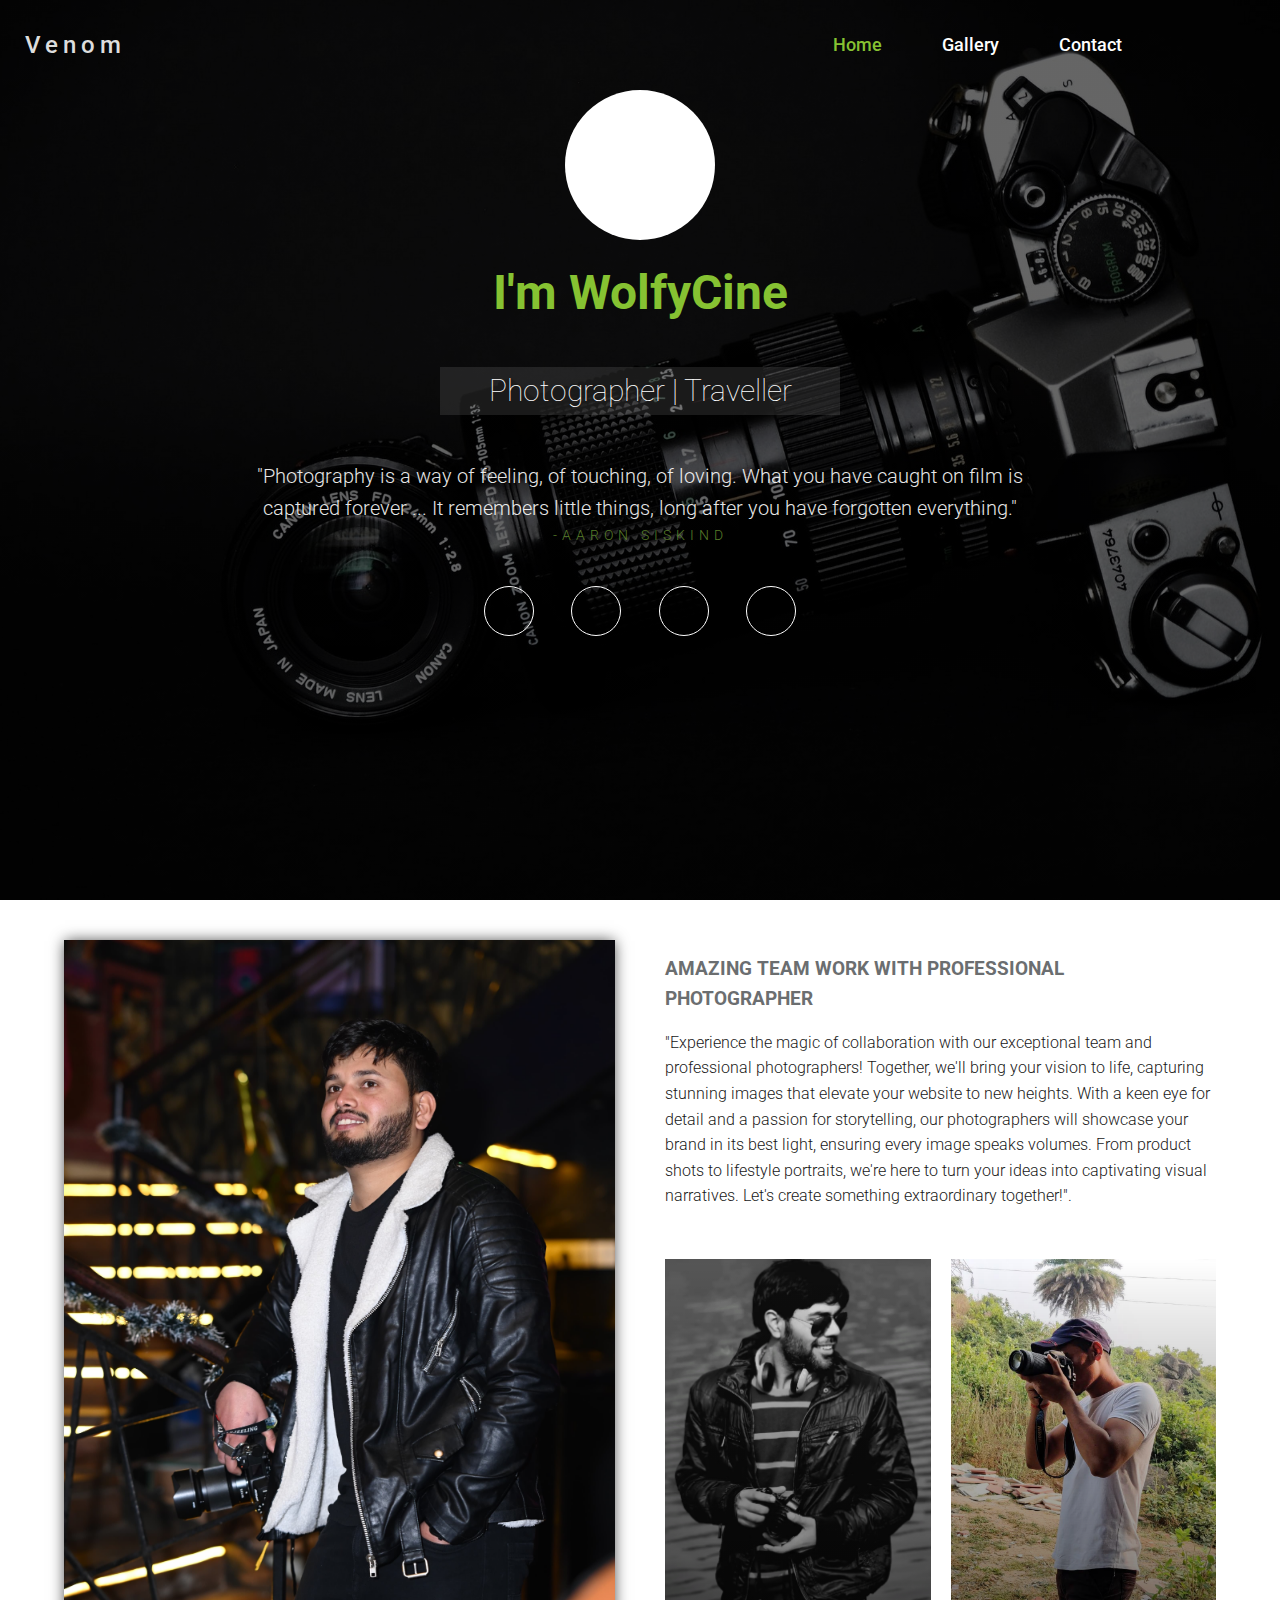
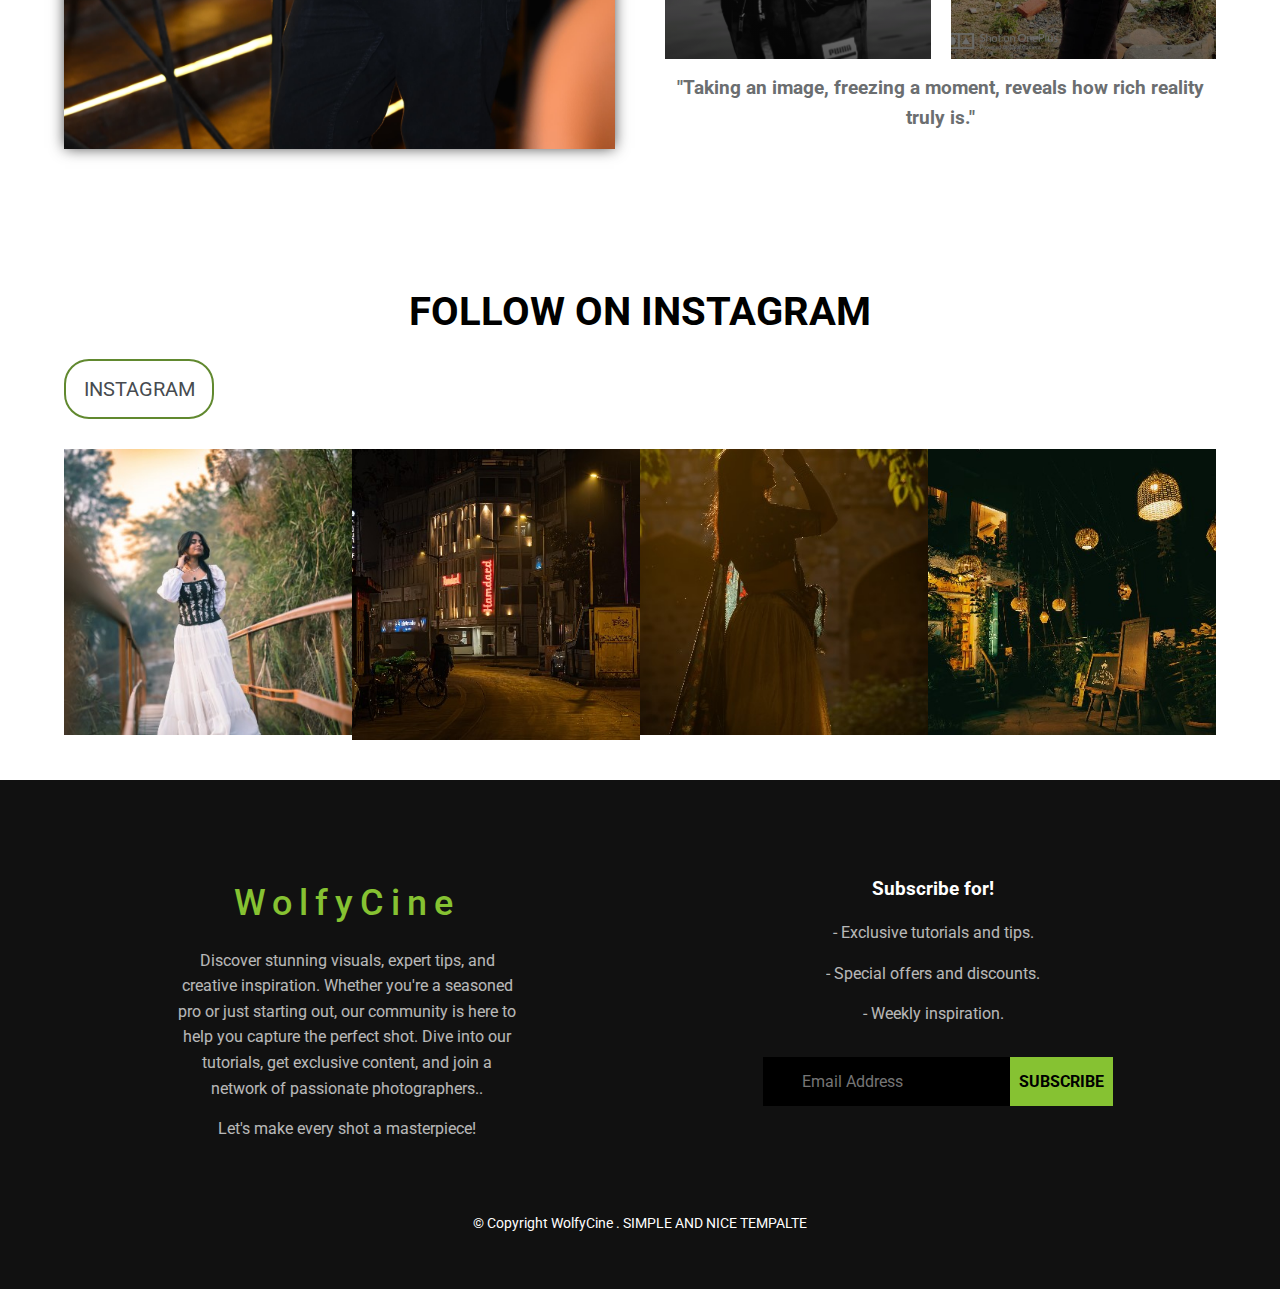
==== index.html @ 72e67911 "final" ====
<!DOCTYPE html>
<html>
    <head>
        <meta charset="utf-8">
        <meta http-equiv="X-UA-Compatible" content="IE=edge">
        <title>Photography Site</title>
        <meta name = "viewport" content = "width=device-width, intial-scale=1.0">
        <link rel="stylesheet" href="main.css">
        <script src="https://kit.fontawesome.com/dbed6b6114.js" crossorigin="anonymous"></script>
    </head>
    <body>    
        <!-- header -->
        <header class = "header">
            <div class = "nav-section">
                <div class = "brand-and-navBtn">
                    <span class = "brand-name">
                        Venom
                    </span>
                    <span class = "navBtn flex">
                        <i class = "fas fa-bars"></i>
                    </span>
                </div>

                <!-- navigation menu -->
                <nav class = "top-nav">
                    <ul>
                        <li><a href = "index.html" class = "active">Home</a></li>
                        <li><a href = "gallery.html">Gallery</a></li>
                        <!-- <li><a href = "blog.html">Blog</a></li> -->
                        <li><a href = "contact.html">Contact</a></li>
                    </ul>
                </nav>
                <span class = "search-icon">
                    <i class = "fas fa-search"></i>
                </span>
            </div>

            <div class = "container about">
                <div class = "about-content">
                    <!-- <div class="video-container">
                        <video autoplay muted loop id="background-video">
                          <source src="images/VIDEO1.mp4" type="video/mp4">
                          Your browser does not support HTML5 video.
                        </video> -->
                      
                    <div class = "about-img flex">
                        <img src = "images/c1.jpg" alt = "photographer img">
                    </div>
                    <h2>I'm WolfyCine</h2>
                    <h3>Photographer | Traveller</h3>
                    <blockquote>
                        "Photography is a way of feeling, of touching, of loving. What you have caught on film is captured forever ... It remembers little things, long after you have forgotten everything."
                        <span>-Aaron Siskind</span>
                    </blockquote>
                </div>

                <div class = "social-icons">
                    <ul>
                        <li>
                            <a href = "#"><i class = "fab fa-facebook"></i></a>
                        </li>
                        <li>
                            <a href = "#"><i class = "fab fa-twitter"></i></a>
                        </li>
                        <li>
                            <a href = "https://www.instagram.com/wolfycine/"><i class = "fab fa-instagram"></i></a>
                        </li>
                        <li>
                            <a href = "https://pin.it/3IW71ptTA"><i class = "fab fa-pinterest"></i></a>
                        </li>
                    </ul>
                </div>
            </div>
        </header>
        <!-- end of header -->

        <!-- main -->
        <section class = "section-one">
            <div class = "container">
                <div class = "sec-one-left">
                    <!-- image here -->
                    <div>
                        <!-- <h3>Lorem ipsum dolor sit amet</h3>
                        <p>Lorem ipsum dolor sit amet consectetur adipisicing elit. Dignissimos suscipit ut aliquid ab illo. Repellat nam molestias repellendus perspiciatis blanditiis.</p> -->
                        <!-- <a href = "#" class = "btn">view all</a> -->
                    </div>
                </div>

                <div class = "sec-one-right">
                    <div class = "work-content">
                        <h3>AMAZING TEAM WORK WITH PROFESSIONAL PHOTOGRAPHER</h3>
                        <p>"Experience the magic of collaboration with our exceptional team and professional photographers! Together, we'll bring your vision to life, capturing stunning images that elevate your website to new heights. With a keen eye for detail and a passion for storytelling, our photographers will showcase your brand in its best light, ensuring every image speaks volumes. From product shots to lifestyle portraits, we're here to turn your ideas into captivating visual narratives. Let's create something extraordinary together!".</p>
                        <!-- <a href = "team.html" class = "btn">view all</a> -->
                    </div>
                    <div class = "work-imgs">
                        <div class = "work-img-1">
                            <!--image here-->
                        </div>
                        <div class = "work-img-2">
                            <!-- image here -->
                        </div>
                    </div>
                    <h3>"Taking an image, freezing a moment, reveals how rich reality truly is."</h3>
                </div>
            </div>
        </section>

        <section class = "section-two">
            <div class = "container">
                <h2>FOLLOW ON INSTAGRAM</h2>
                <a href = "https://www.instagram.com/wolfycine/" class = "btn"><span>Instagram</span></a>
                <div class = "insta-imgs">
                    <div>
                        <img src = "images/insta-1.jpg">
                        <div class = "icon-overlay flex">
                            <i class = "fab fa-instagram"></i>
                        </div>
                    </div>
                    <div>
                        <img src = "images/insta-2.jpg">
                        <div class = "icon-overlay flex">
                            <i class = "fab fa-instagram"></i>
                        </div>
                    </div>
                    <div>
                        <img src = "images/insta-3.jpg">
                        <div class = "icon-overlay flex">
                            <i class = "fab fa-instagram"></i>
                        </div>
                    </div>
                    <div>
                        <img src = "images/insta-4.jpg">
                        <div class = "icon-overlay flex">
                            <i class = "fab fa-instagram"></i>
                        </div>
                    </div>
                </div>
            </div>
        </section>
        <!-- end of main -->


        <!-- footer -->
        <footer class = "footer">
            <div class = "footer-container container">
                <div>
                    <h2>WolfyCine</h2>
                    <p>Discover stunning visuals, expert tips, and creative inspiration. Whether you're a seasoned pro or just starting out, our community is here to help you capture the perfect shot. Dive into our tutorials, get exclusive content, and join a network of passionate photographers..</p>
                    <p>Let's make every shot a masterpiece!</p>
                </div>
                <div>
                    <h3>Subscribe for!</h3>
                    <p>- Exclusive tutorials and tips.</p>
                    <p>- Special offers and discounts.</p>
                    <p>- Weekly inspiration.</p>

                    <div class = "subs">
                        <i class = "fas fa-envelope"></i>
                        <input type = "email" id = "email" placeholder="Email Address">
                        <button type = "submit">SUBSCRIBE</button>
                    </div>
                </div>
            </div>
            <p>&copy; Copyright WolfyCine . SIMPLE AND NICE TEMPALTE</p>
        </footer>
        <!-- end of footer -->
        

        <script src="script.js"></script>
    </body>
</html>
---- main.css ----
@import url('https://fonts.googleapis.com/css2?family=Roboto:wght@100;300;400;500;700;900&display=swap');

:root{
    --white: #ddd;
    --dark: #111;
    --darkGrey: #474b4f;
    --lightGrey: #6b6e70;
    --lightGreen: #86c232;
    --darkGreen: #61892f;
    --transition: all 0.5s ease;
}
*{
    padding: 0;
    margin: 0;
    box-sizing: border-box;
    font-family: 'Roboto', sans-serif;
}
body{
    line-height: 1.6;
}
img{
    width: 100%;
    display: block;
}
ul li{
    list-style: none;
}
a{
    text-decoration: none;
    color: #000;
}
h1, h2, h3, h4, h5, h6, p{
    margin: 15px 0;
}

/********************** Utility Classes *******************/
.flex{
    display: flex;
    justify-content: center;
    align-items: center;
}
.container{
    width: 90vw;
    margin: 0 auto;
}
.btn{
    background: var(--darkGreen);
    border: none;
    display: block;
    width: 150px;
    text-align: center;
    color: var(--darkGreen);
    text-transform: uppercase;
    background: transparent;
    font-size: 15px;
    padding: 12px;
    border: 2px solid var(--darkGreen);
    border-radius: 25px;
    margin: 15px 0;
    transition: var(--transition);
}
.btn:hover{
    background: var(--darkGreen);
    color: #fff;
}
.active{
    color: var(--lightGreen)!important;
}

/**************** end of Utility Classes *******************/

/********************** Header styling *********************/

.header{
    min-height: 100vh;
    background: linear-gradient(rgba(0, 0, 0, 0.6), rgba(0, 0, 0, 0.6)), url("images/header.jpg") center/cover no-repeat;
    color: #fff;
}
.top-nav a{
    color: #fff;
}
.brand-and-navBtn{
    background: #000;
    position: relative;
    z-index: 999;
    height: 90px;
    display: flex;
    justify-content: space-between;
    align-items: center;
    font-weight: 500;
    font-size: 24px;
    padding: 15px 25px;
    color: var(--white);
}
.brand-name{
    letter-spacing: 5px;
    cursor: pointer;
}
.navBtn{
    width: 40px;
    height: 40px;
    border: 1px solid var(--white);
    cursor: pointer;
}
.navBtn:hover{
    background: #fff;
    color: #000;
    transition: var(--transition);
}
.top-nav{
    background: #000;
    transform: translateY(-600px);
    transition: var(--transition);
}
.showNav{
    transform: translateY(0);
}
.search-icon{
    display: none;
}
.top-nav ul li{
    padding: 10px 0;
}
.top-nav ul a{
    position: relative;
    font-weight: 500;
    font-size: 18px;
    text-align: center;
    display: block;
}
.top-nav ul a::after{
    content: "";
    height: 2px;
    background: var(--lightGreen);
    position: absolute;
    bottom: -5px;
    left: 50%;
    transform: translateX(-50%);
    width: 0;
    transition: var(--transition);
}
.top-nav ul a:hover::after{
    width: 100px;
}
.about{
    margin-top: -160px;
}
.about-content img{
    width: 140px;
    height: 140px;
    border-radius: 50%;
}
.about-img{
    background: #fff;
    width: 150px;
    height: 150px;
    margin: 0 auto;
    border-radius: 80%;
}
.about-content h2{
    font-size: 48px;
    text-align: center;
    margin-bottom: 35px;
    color: var(--lightGreen);
}
.about-content h3{
    color: #fff;
    font-size: 30px;
    font-weight: 100;
    background: rgba(255, 255, 255, 0.1);
    width: 400px;
    margin: 35px auto;
    text-align: center;
}
blockquote{
    font-size: 20px;
    font-weight: 300;
    opacity: 0.9;
    width: 60vw;
    margin: 45px auto 15px auto;
    text-align: center;
}
blockquote span{
    font-size: 14px;
    text-transform: uppercase;
    color: var(--darkGreen);
    font-weight: 300;
    letter-spacing: 5px;
    display: block;
}
.social-icons{
    width: 350px;
    margin: 40px auto 0 auto;
    padding-bottom: 30px;
}
.social-icons ul a{
    color: #fff;
    font-size: 30px;
    display: block;
    width: 50px;
    height: 50px;
    border: 1px solid #fff;
    border-radius: 50%;
    display: flex;
    justify-content: center;
    align-items: center;
    transition: var(--transition);
}
.social-icons ul{
    display: flex;
    justify-content: space-around;
}
.social-icons ul a:hover{
    background: var(--lightGreen);
    border-color: var(--lightGreen);
}

/********************* End of Header ***********************/

/*********************** Main section ********************/

/**************** index.html *************/

/* section one */
.section-one{
    margin: 40px 0;
    min-height: 100vh;
}
.sec-one-left{
    height: 100vh;
    background: url("images/main1.jpg") center/cover no-repeat;
    box-shadow: 0px 0px 14px -1px rgba(0, 0, 0, 0.75);
    -webkit-box-shadow: 0px 0px 14px -1px rgba(0, 0, 0, 0.75);
    -moz-box-shadow: 0px 0px 14px -1px rgba(0, 0, 0, 0.75);
}
.sec-one-left div{
    color: #fff;
    height: 100%;
    display: flex;
    flex-direction: column;
    justify-content: flex-end;
    padding: 30px;
}
.sec-one-left div h3{
    font-size: 28px;
    opacity: 0.9;
}
.sec-one-left div p{
    font-weight: 300;
    opacity: 0.8;
}
.sec-one-right h3{
    color: var(--lightGrey);
}
.sec-one-right >h3{
    text-align: center;
}
.sec-one-right p{
    opacity: 0.9;
    font-weight: 300;
}
.work-content{
    margin: 50px 0;
}
.work-imgs{
    display: grid;
    grid-template-columns: repeat(2, 1fr);
    grid-column-gap: 20px;
}
.work-img-1{
    background: linear-gradient(rgba(0, 0, 0, 0), rgba(0, 0, 0, 0.6)), url("images/team1.jpg") center/cover no-repeat;
    height: 400px;
    transition: var(--transition);
}
.work-img-2{
    background: linear-gradient(rgba(0, 0, 0, 0), rgba(0, 0, 0, 0.6)), url("images/team2.jpg") center/cover no-repeat;
    height: 400px;
    transition: var(--transition);
}
.work-imgs div:hover{
    box-shadow: 0 0 8px #000;
    -webkit-box-shadow: 0 0 8px #000;
    -moz-box-shadow: 0 0 8px #000;
}


/* section two */
.section-two{
    margin: 40px 0;
}
.section-two h2{
    text-align: center;
    font-size: 40px;
}
.section-two a{
    color: var(--darkGrey);
    text-align: center;
    align-items: center;
    display: block;
    font-size: 20px;
    margin-bottom: 30px;
}
.section-two span {
    text-align: center;
    justify-content: center;
    
}
.insta-imgs{
    display: grid;
    grid-template-columns: repeat(2, 1fr);
}
.insta-imgs > div{
    position: relative;
}
.icon-overlay{
    position: absolute;
    color: #fff;
    top: 0;
    left: 0;
    width: 100%;
    height: 100%;
    font-size: 50px;
    background: rgba(134, 194, 50, 0.4);
    opacity: 0;
    transition: var(--transition);
}
.insta-imgs > div:hover .icon-overlay{
    opacity: 1;
}

/************* end of index.html ***********/



/**************** gallery.html ***************/

/* section three */
.section-three{
    margin: 40px 0;
}
.single-img{
    position: relative;
    margin: 10px;
    
}
.single-img-content{
    position: absolute;
    bottom: 0;
    left: 0;
    right: 0;
    color: #fff;
    padding: 5px 30px;
    background: rgba(0, 0, 0, 0.7);
}
.single-img-content h3{
    font-size: 18px;
    font-weight: 300;
    text-transform: uppercase;
}

/************** end of gallery.html ***********/



/****************** blog.html ****************/

/* section four */
.section-four{
    margin: 40px 0;
}
.blog{
    margin: 40px 0;
}
.blog-content{
    padding: 25px;
    background: #f7f7f7;
}
.blog span{
    display: block;
}
.badge{
    background: var(--lightGreen);
    width: 140px;
    border-radius: 5px;
    padding: 5px 0;
    color: #fff;
    text-align: center;
    margin-bottom: 8px;
}
.misc-info{
    font-size: 14px;
    color: var(--dark);
    margin-top: 16px;
}
.blog-title{
    font-size: 20px;
    font-weight: 900;
}
.blog-text{
    font-weight: 300;
}

/*************** end of blog.html ***********/



/*************** contact.html **************/

/* section five */
.section-five{
    margin: 40px 0;
}
.section-five .container div{
    margin: 20px 0;
}
.contact-top{
    text-align: center;
}
.contact-top h3{
    font-size: 28px;
}
.contact-top p{
    font-weight: 300;
    width: 70%;
    margin: 0 auto;
}
.contact-middle div{
    text-align: center;
    padding: 25px 0;
    background: var(--dark);
    color: #fff;
}
.contact-middle div span{
    display: block;
}
.contact-icon{
    font-size: 30px;
}
.contact-middle div span:nth-child(2){
    font-size: 18px;
    font-weight: bold;
}
.contact-middle div p{
    font-weight: 300;
    opacity: 0.7;
}
.contact-bottom{
    margin-top: 50px!important;
}
.form input[type = "text"], .form input[type = "email"], .form textarea{
    width: 100%;
    font-size: 16px;
    padding: 10px 15px;
    margin: 10px 0;
    border: 1px solid var(--lightGreen);
    outline: none;
    border-radius: 5px;
}
.contact-bottom .form{
    padding: 0 20px;
}

/************** end of contact.html **********/



/******************* Footer Styling *****************/

.footer{
    background: var(--dark);
    color: #fff;
    padding: 40px 0;
    text-align: center;
}
.footer-container > div{
    margin: 40px 0;
}
.footer-container h2{
    color: var(--lightGreen);
    font-size: 36px;
    font-weight: 500;
    letter-spacing: 7px;
}
.footer-container p{
    opacity: 0.7;
}
.subs{
    background: #000;
    width: 350px;
    display: flex;
    justify-content: space-between;
    align-items: center;
    margin: 30px auto;
}
.subs i{
    font-size: 26px;
    flex: 10%;
    display: block;
}
.subs input{
    flex: 60%;
    background: transparent;
    border: none;
    font-size: 16px;
    padding: 0 5px;
    outline: 0;
    color: #fff;
}
.subs button{
    flex: 30%;
    font-size: 16px;
    padding: 15px 0;
    font-weight: bold;
    background: var(--lightGreen);
    border: none;
    transition: var(--transition);
    cursor: pointer;
}
.subs button:hover{
    color: #fff;
}
.footer > p{
    text-align: center;
    font-size: 14px;
}

/******************* end of footer ****************/



/***************** Media Queries *****************/

@media screen and (min-width: 678px){
    /* section five */
    .contact-middle{
        display: grid;
        grid-template-columns: repeat(2, 1fr);
        grid-column-gap: 20px;
    }
}

@media screen and (min-width: 800px){
    /* section two */
    .insta-imgs{
        grid-template-columns: repeat(4, 1fr);
    }

    /* section three */
    .gallery{
        display: grid;
        grid-template-columns: repeat(2, 1fr);
    }

    /* section four */
    .blog-wrapper-sm{
        display: grid;
        grid-template-columns: repeat(2, 1fr);
        grid-gap: 20px;
    }
    
}

@media screen and (min-width: 992px){
    /* header & footer */
    .nav-section{
        display: flex;
        justify-content: space-between;
    }
    .navBtn{
        display: none;
    }
    .brand-and-navBtn{
        flex: 0 0 10%;
        background: none;
    }
    .top-nav{
        flex: 0 1 80%;
        display: flex;
        justify-content: flex-end;
        align-items: center;
        transition: transform 0s ease;
        transform: translateY(0);
        background: transparent;
    }
    .top-nav ul{
        display: flex;
    }
    .top-nav ul li{
        margin-right: 30px;
        margin-left: 30px;
    }
    .about{
        margin-top: 0;
    }
    .search-icon{
        flex: 0 0 10%;
        display: block;
        display: flex;
        justify-content: center;
        align-items: center;
        font-size: 24px;
        cursor: pointer;
        transition: var(--transition);
    }
    .search-icon i:hover{
        transform: scale(1.2);
    }

    /* section five */
    .contact-middle{
        grid-template-columns: repeat(4, 1fr);
    }
    .contact-bottom{
        display: grid;
        grid-template-columns: repeat(2, 1fr);
        grid-column-gap: 40px;
    }
}


@media screen and (min-width: 1000px){
    /* section one */
    .section-one .container{
        display: grid;
        grid-template-columns: repeat(2, 1fr);
        grid-column-gap: 50px;
    }
    .sec-one-left{
        align-self: center;
    }
    .work-content{
        margin-top: 0;
    }
    .sec-one-left{
        height: 100%;
    }

    /* section four */
    .blog-wrapper-lg{
        display: grid;
        grid-template-columns: repeat(2, 1fr);
        grid-gap: 20px;
    }

    /* footer */
    .footer-container{
        display: grid;
        grid-template-columns: repeat(2, 1fr);
        grid-gap: 20px;
    }
}

@media screen and (min-width: 1200px){
    /* footer */
    .footer-container > div{
        width: 60%;
        margin-left: auto;
        margin-right: auto;
    }

    /* section three */
    .gallery{
        grid-template-columns: repeat(3, 1fr);
    }
}

@media screen and (min-width: 1400px){
    /* section four */
    .blog-wrapper-sm{
        grid-template-columns: repeat(4, 1fr);
    }
}

/*************** extra small sized screen ******************/

@media screen and (max-width: 500px){
    /* overall styling */
    .header{
        padding-bottom: 30px;
    }
    .social-icons{
        display: none;
    }
    .about-content h3{
        width: 100%;
    }
    .about-content blockquote{
        font-size: 16px;
        width: 100%;
    }
    .subs{
        width: 280px;
    }
    .subs i{
        display: none;
    }
    .subs input{
        width: 100%;
    }
    .subs button{
        padding-left: 8px;
        padding-right: 8px;
    }
    h2{
        font-size: 30px!important;
    }
    h3{
        font-size: 20px!important;
    }
    p{
        font-size: 15px;
    }
    .btn{
        font-size: 14px;
        padding: 8px 0;
    }
    .work-imgs{
        grid-template-columns: 1fr;
        grid-row-gap: 20px;
    }
}
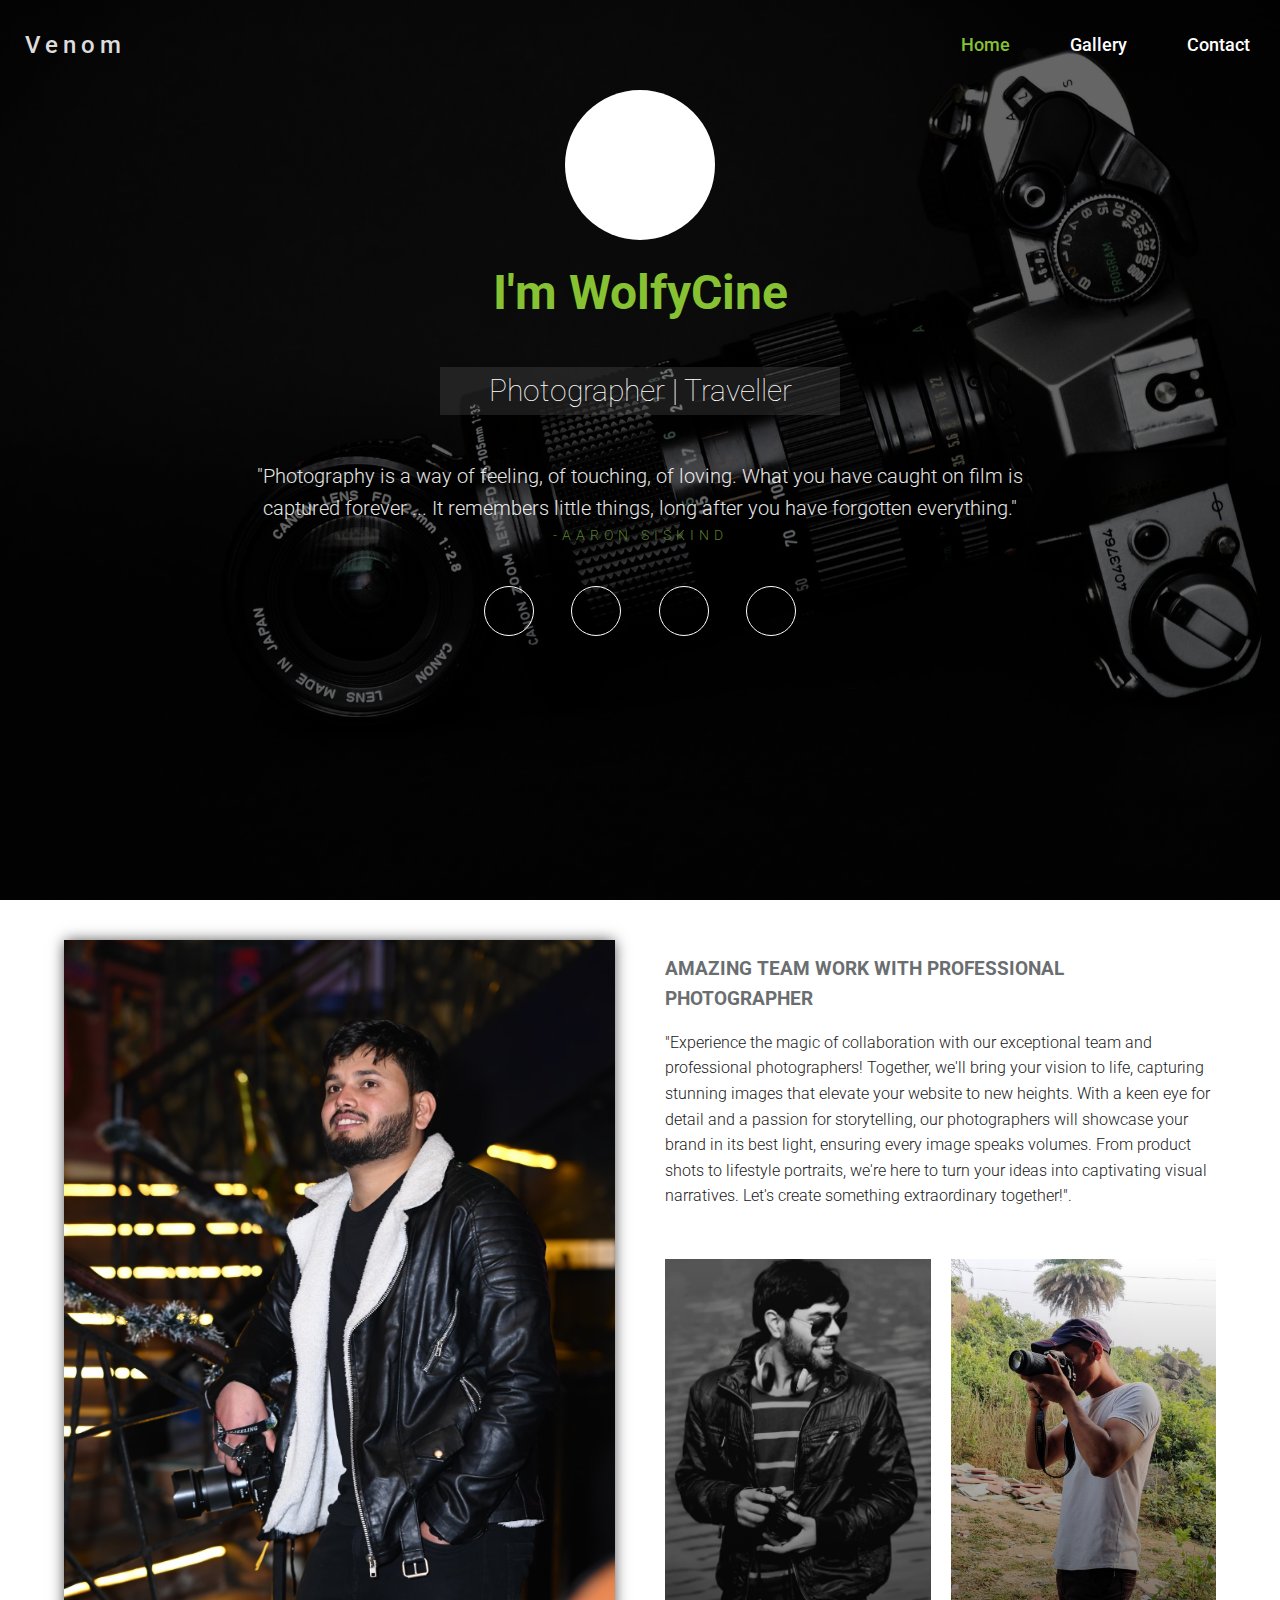
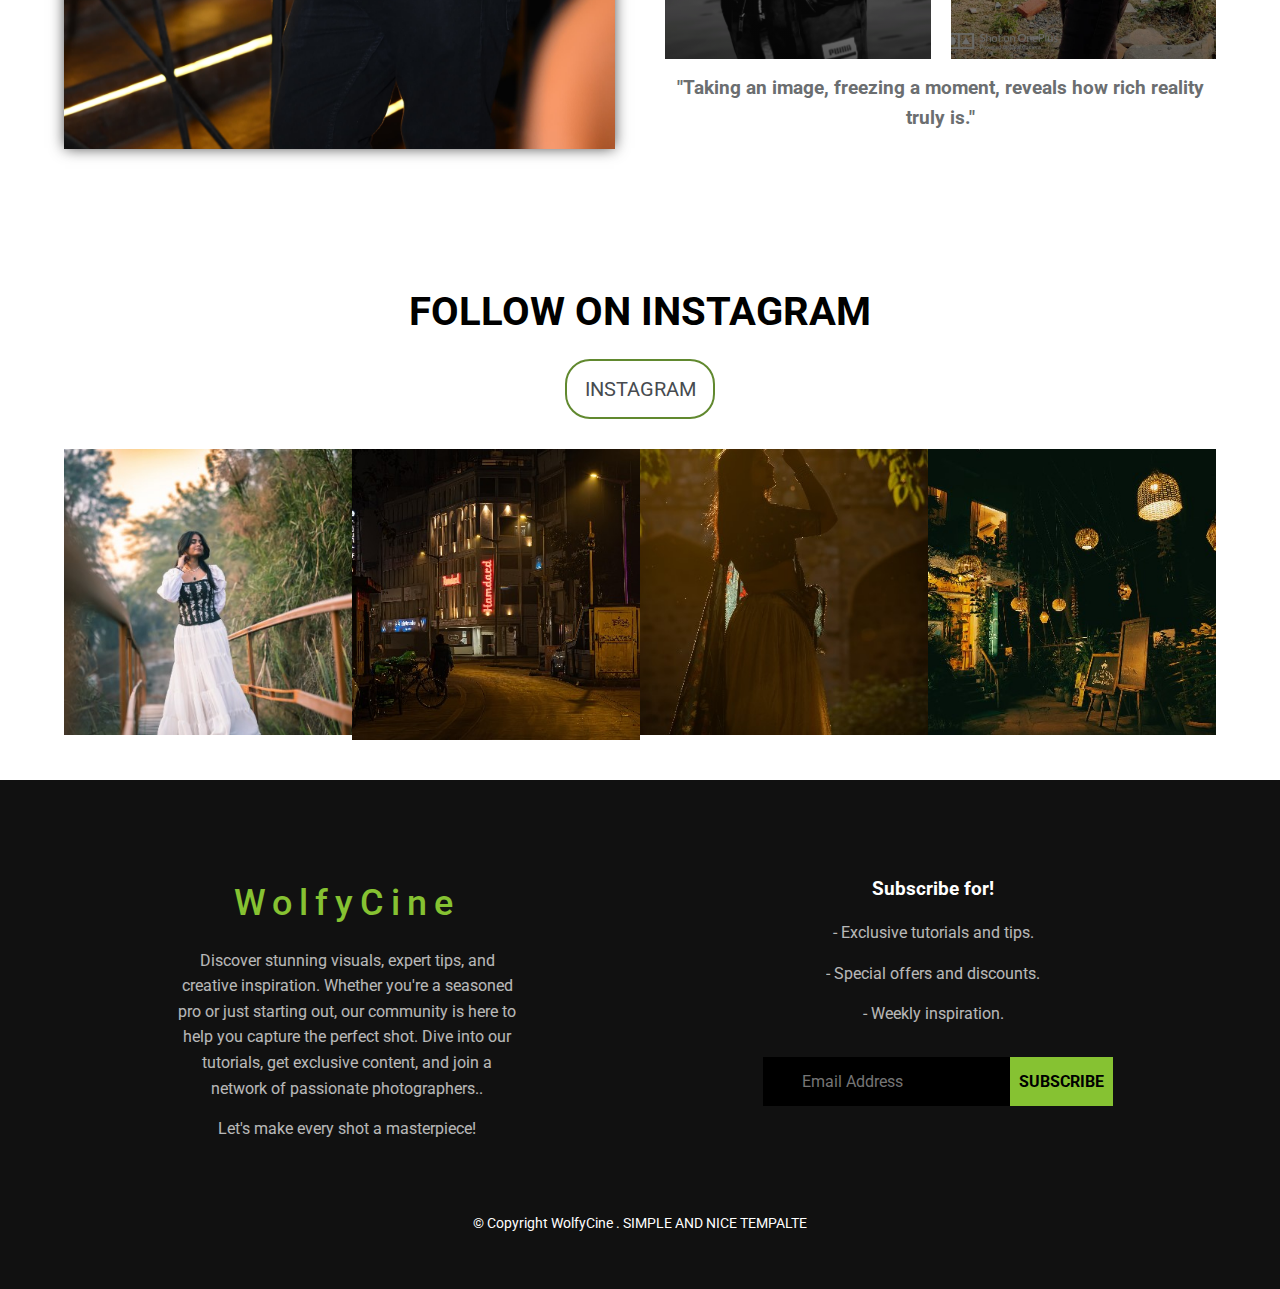
==== commit 91ef4094: "Contact" ====
--- a/index.html
+++ b/index.html
@@ -3,8 +3,12 @@
     <head>
         <meta charset="utf-8">
         <meta http-equiv="X-UA-Compatible" content="IE=edge">
-        <title>Photography Site</title>
+        <title>WolfyCine</title>
         <meta name = "viewport" content = "width=device-width, intial-scale=1.0">
+        <link rel="apple-touch-icon" sizes="180x180" href="images/icons/apple-touch-icon.png">
+        <link rel="icon" type="image/png" sizes="32x32" href="images/icons/favicon-32x32.png">
+        <link rel="icon" type="image/png" sizes="16x16" href="images/icons/favicon-16x16.png">
+        <link rel="manifest" href="images/icons/site.webmanifest">
         <link rel="stylesheet" href="main.css">
         <script src="https://kit.fontawesome.com/dbed6b6114.js" crossorigin="anonymous"></script>
     </head>
@@ -30,18 +34,11 @@
                         <li><a href = "contact.html">Contact</a></li>
                     </ul>
                 </nav>
-                <span class = "search-icon">
-                    <i class = "fas fa-search"></i>
-                </span>
+                
             </div>
 
             <div class = "container about">
                 <div class = "about-content">
-                    <!-- <div class="video-container">
-                        <video autoplay muted loop id="background-video">
-                          <source src="images/VIDEO1.mp4" type="video/mp4">
-                          Your browser does not support HTML5 video.
-                        </video> -->
                       
                     <div class = "about-img flex">
                         <img src = "images/c1.jpg" alt = "photographer img">
@@ -79,11 +76,7 @@
             <div class = "container">
                 <div class = "sec-one-left">
                     <!-- image here -->
-                    <div>
-                        <!-- <h3>Lorem ipsum dolor sit amet</h3>
-                        <p>Lorem ipsum dolor sit amet consectetur adipisicing elit. Dignissimos suscipit ut aliquid ab illo. Repellat nam molestias repellendus perspiciatis blanditiis.</p> -->
-                        <!-- <a href = "#" class = "btn">view all</a> -->
-                    </div>
+                    
                 </div>
 
                 <div class = "sec-one-right">
@@ -108,7 +101,9 @@
         <section class = "section-two">
             <div class = "container">
                 <h2>FOLLOW ON INSTAGRAM</h2>
+                <center>
                 <a href = "https://www.instagram.com/wolfycine/" class = "btn"><span>Instagram</span></a>
+                </center>
                 <div class = "insta-imgs">
                     <div>
                         <img src = "images/insta-1.jpg">
--- a/main.css
+++ b/main.css
@@ -447,6 +447,14 @@
 .contact-bottom{
     margin-top: 50px!important;
 }
+
+.contact-bottom h1{
+    font-size: 30px;
+    font-weight: 300;
+    align-item: center;
+    justify-content: center;
+}
+
 .form input[type = "text"], .form input[type = "email"], .form textarea{
     width: 100%;
     font-size: 16px;
@@ -458,6 +466,11 @@
 }
 .contact-bottom .form{
     padding: 0 20px;
+}
+
+.contact-bottom button {
+    font-size: 0.85rem;
+    padding: 0.5rem;
 }
 
 /************** end of contact.html **********/
